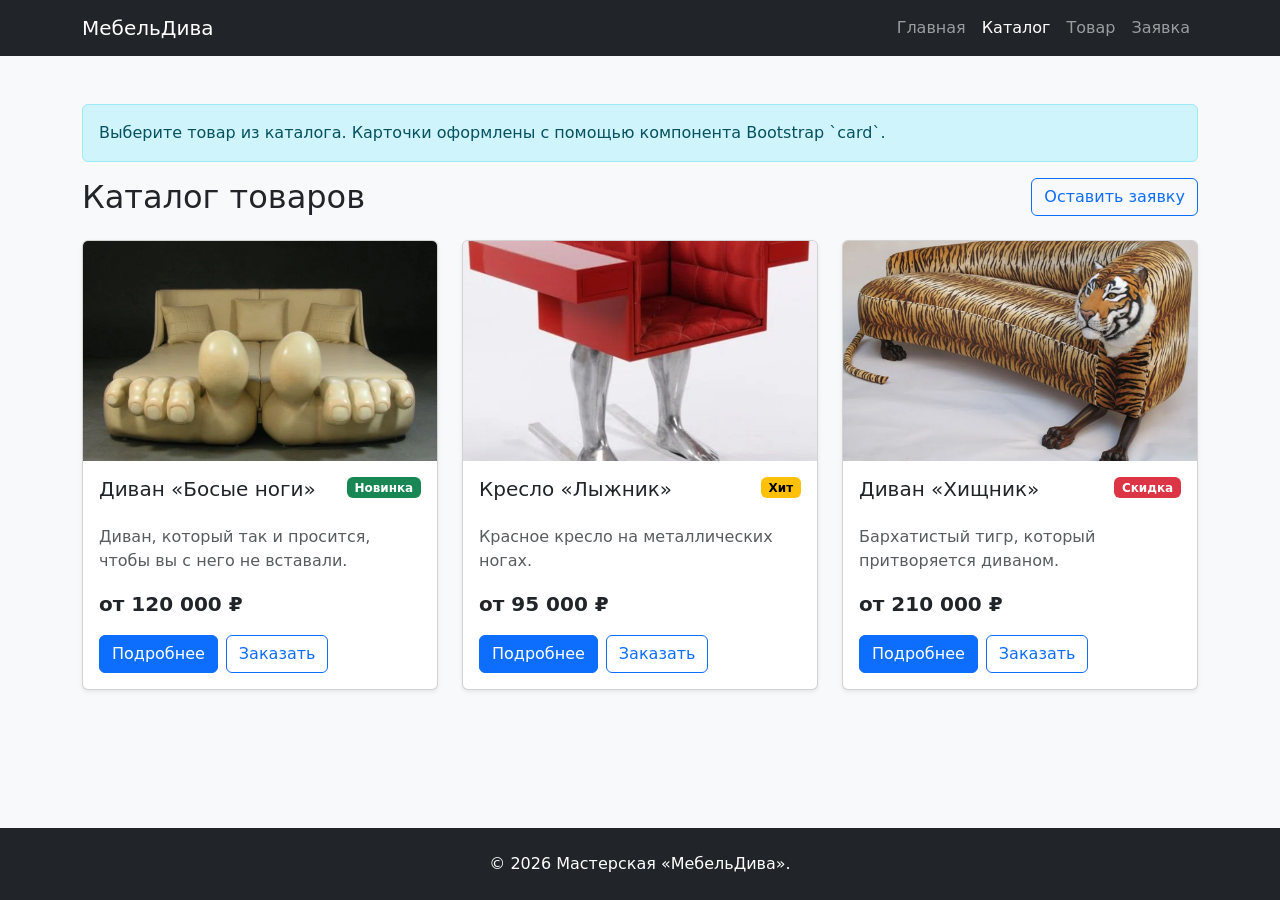
==== catalog.html @ 2edc7909 "feat: complete KR2 bootstrap project" ====
<!doctype html>
<html lang="ru">
<head>
  <meta charset="utf-8">
  <meta name="viewport" content="width=device-width, initial-scale=1">
  <title>Каталог — МебельДива</title>
  <link rel="icon" href="data:,">
  <link rel="stylesheet" href="vendor/bootstrap/css/bootstrap.min.css">
  <link rel="stylesheet" href="css/custom.css">
</head>
<body class="bg-light d-flex flex-column min-vh-100">

  <header>
    <nav class="navbar navbar-expand-md navbar-dark bg-dark" aria-label="Основная навигация">
      <div class="container">
        <a class="navbar-brand" href="index.html">МебельДива</a>
        <button class="navbar-toggler" type="button" data-bs-toggle="collapse" data-bs-target="#mainNavigation" aria-controls="mainNavigation" aria-expanded="false" aria-label="Открыть навигацию">
          <span class="navbar-toggler-icon"></span>
        </button>
        <div class="collapse navbar-collapse" id="mainNavigation">
          <ul class="navbar-nav ms-auto">
            <li class="nav-item"><a class="nav-link" href="index.html">Главная</a></li>
            <li class="nav-item"><a class="nav-link active" aria-current="page" href="catalog.html">Каталог</a></li>
            <li class="nav-item"><a class="nav-link" href="product.html">Товар</a></li>
            <li class="nav-item"><a class="nav-link" href="order.html">Заявка</a></li>
          </ul>
        </div>
      </div>
    </nav>
  </header>

  <main class="container my-5 flex-grow-1">
    <div class="alert alert-info" role="alert">
      Выберите товар из каталога. Карточки оформлены с помощью компонента Bootstrap `card`.
    </div>

    <div class="d-flex justify-content-between align-items-center mb-4">
      <h1 class="h2 mb-0">Каталог товаров</h1>
      <a class="btn btn-outline-primary" href="order.html">Оставить заявку</a>
    </div>

    <div class="row g-4">
      <!-- Товар 1 -->
      <div class="col-12 col-md-6 col-lg-4">
        <div class="card h-100 shadow-sm">
          <img src="images/item-1.jpg" class="card-img-top" alt="Диван Босые ноги">
          <div class="card-body d-flex flex-column">
            <div class="d-flex justify-content-between align-items-start mb-3">
              <h2 class="card-title h5">Диван «Босые ноги»</h2>
              <span class="badge text-bg-success">Новинка</span>
            </div>
            <p class="card-text text-muted">Диван, который так и просится, чтобы вы с него не вставали.</p>
            <p class="fw-bold fs-5 mt-auto">от 120 000 ₽</p>
            <div class="d-flex gap-2">
              <a class="btn btn-primary" href="product.html">Подробнее</a>
              <button class="btn btn-outline-primary" type="button" data-bs-toggle="modal" data-bs-target="#orderModal">Заказать</button>
            </div>
          </div>
        </div>
      </div>

      <!-- Товар 2 -->
      <div class="col-12 col-md-6 col-lg-4">
        <div class="card h-100 shadow-sm">
          <img src="images/item-2.jpg" class="card-img-top" alt="Кресло Лыжник">
          <div class="card-body d-flex flex-column">
            <div class="d-flex justify-content-between align-items-start mb-3">
              <h2 class="card-title h5">Кресло «Лыжник»</h2>
              <span class="badge text-bg-warning">Хит</span>
            </div>
            <p class="card-text text-muted">Красное кресло на металлических ногах.</p>
            <p class="fw-bold fs-5 mt-auto">от 95 000 ₽</p>
            <div class="d-flex gap-2">
              <a class="btn btn-primary" href="product.html">Подробнее</a>
              <button class="btn btn-outline-primary" type="button" data-bs-toggle="modal" data-bs-target="#orderModal">Заказать</button>
            </div>
          </div>
        </div>
      </div>

      <!-- Товар 3 -->
      <div class="col-12 col-md-6 col-lg-4">
        <div class="card h-100 shadow-sm">
          <img src="images/item-3.jpg" class="card-img-top" alt="Диван Хищник">
          <div class="card-body d-flex flex-column">
            <div class="d-flex justify-content-between align-items-start mb-3">
              <h2 class="card-title h5">Диван «Хищник»</h2>
              <span class="badge text-bg-danger">Скидка</span>
            </div>
            <p class="card-text text-muted">Бархатистый тигр, который притворяется диваном.</p>
            <p class="fw-bold fs-5 mt-auto">от 210 000 ₽</p>
            <div class="d-flex gap-2">
              <a class="btn btn-primary" href="product.html">Подробнее</a>
              <button class="btn btn-outline-primary" type="button" data-bs-toggle="modal" data-bs-target="#orderModal">Заказать</button>
            </div>
          </div>
        </div>
      </div>
    </div>
  </main>

  <!-- Модальное окно -->
  <div class="modal fade" id="orderModal" tabindex="-1" aria-labelledby="orderModalLabel" aria-hidden="true">
    <div class="modal-dialog">
      <div class="modal-content">
        <div class="modal-header">
          <h2 class="modal-title h5" id="orderModalLabel">Быстрая заявка</h2>
          <button type="button" class="btn-close" data-bs-dismiss="modal" aria-label="Закрыть"></button>
        </div>
        <div class="modal-body">
          <p class="text-muted">Оставьте контактные данные, и менеджер свяжется с вами.</p>
          <form>
            <div class="mb-3">
              <label for="modal-name" class="form-label">Ваше имя</label>
              <input id="modal-name" type="text" class="form-control" required>
            </div>
            <div class="mb-3">
              <label for="modal-phone" class="form-label">Телефон</label>
              <input id="modal-phone" type="tel" class="form-control" required>
            </div>
            <div class="form-check mb-3">
              <input id="modal-agree" class="form-check-input" type="checkbox" required>
              <label class="form-check-label" for="modal-agree">Согласен на обработку данных</label>
            </div>
          </form>
        </div>
        <div class="modal-footer">
          <button type="button" class="btn btn-secondary" data-bs-dismiss="modal">Закрыть</button>
          <button type="button" class="btn btn-primary">Отправить</button>
        </div>
      </div>
    </div>
  </div>

  <footer class="bg-dark text-white py-4 mt-auto">
    <div class="container text-center">
      <p class="mb-0">&copy; 2026 Мастерская «МебельДива».</p>
    </div>
  </footer>

  <script src="vendor/bootstrap/js/bootstrap.bundle.min.js"></script>
</body>
</html>
---- css/custom.css ----
body {
  min-height: 100vh;
  display: flex;
  flex-direction: column;
}

main {
  flex: 1;
}

.card-img-top {
  height: 220px;
  object-fit: cover;
}

.placeholder-image {
  min-height: 320px;
}
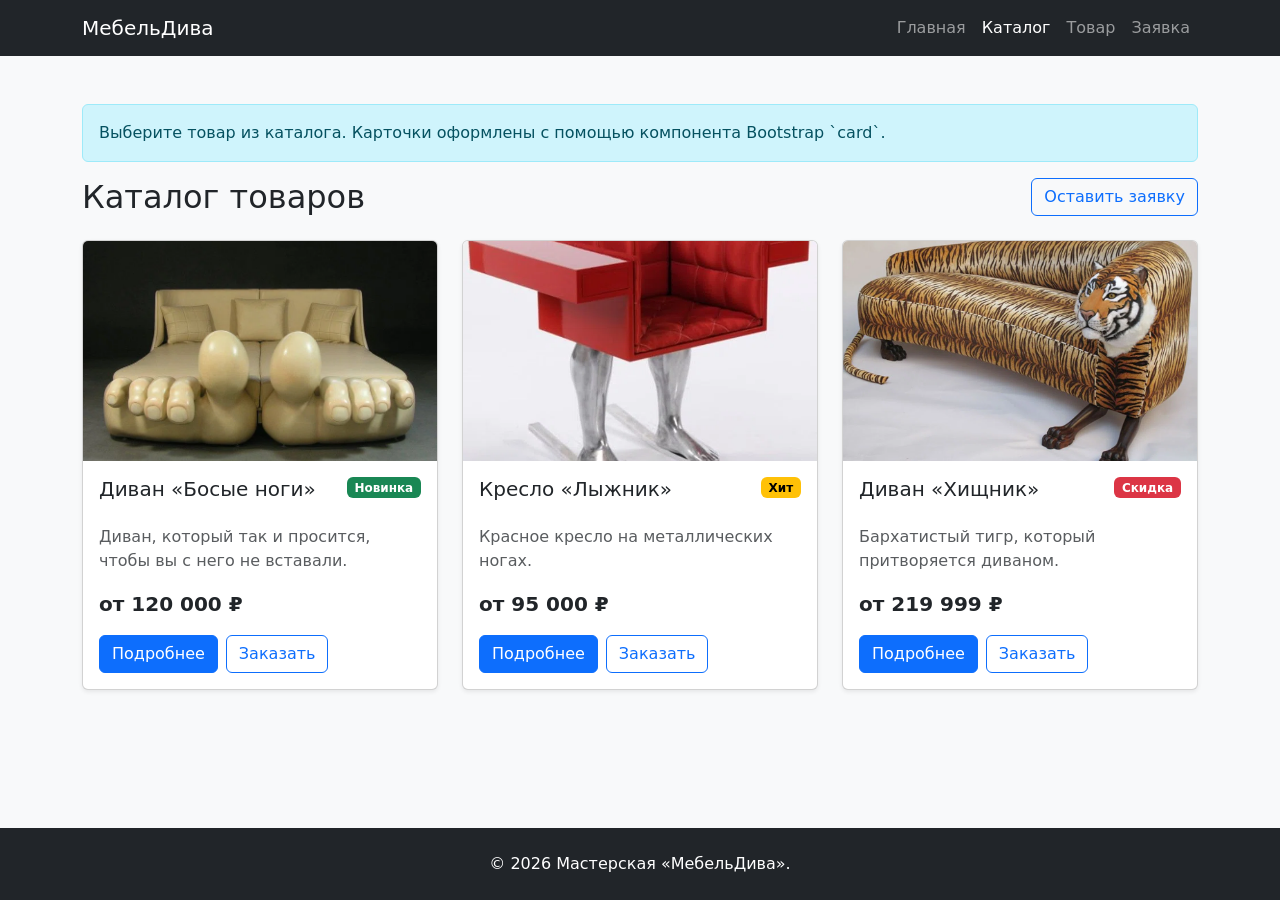
==== commit 814c300d: "fix: clean up map wrapper" ====
--- a/catalog.html
+++ b/catalog.html
@@ -88,7 +88,7 @@
               <span class="badge text-bg-danger">Скидка</span>
             </div>
             <p class="card-text text-muted">Бархатистый тигр, который притворяется диваном.</p>
-            <p class="fw-bold fs-5 mt-auto">от 210 000 ₽</p>
+            <p class="fw-bold fs-5 mt-auto">от 219 999 ₽</p>
             <div class="d-flex gap-2">
               <a class="btn btn-primary" href="product.html">Подробнее</a>
               <button class="btn btn-outline-primary" type="button" data-bs-toggle="modal" data-bs-target="#orderModal">Заказать</button>
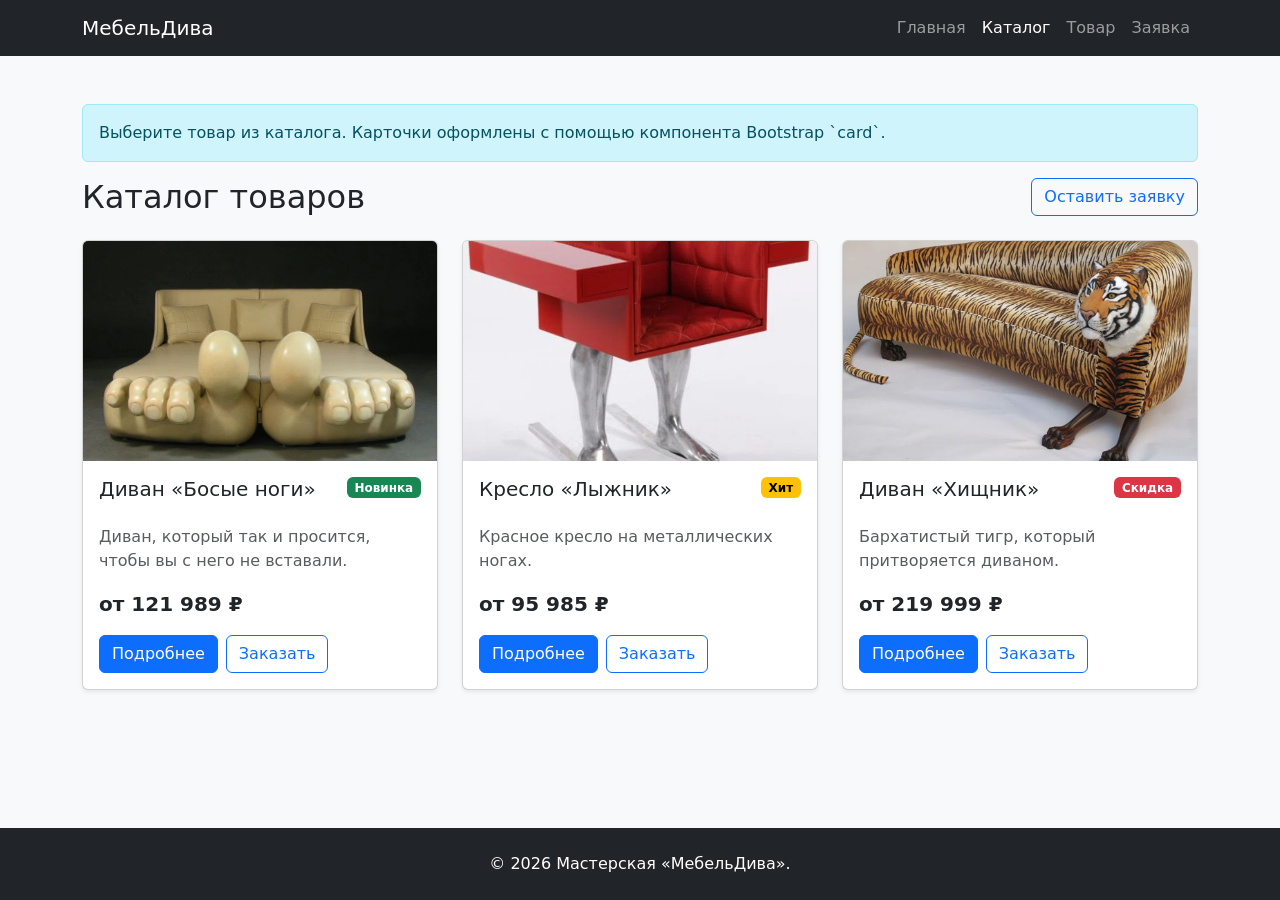
==== commit 5e20fb60: "fix: clean up map wrapper" ====
--- a/catalog.html
+++ b/catalog.html
@@ -50,7 +50,7 @@
               <span class="badge text-bg-success">Новинка</span>
             </div>
             <p class="card-text text-muted">Диван, который так и просится, чтобы вы с него не вставали.</p>
-            <p class="fw-bold fs-5 mt-auto">от 120 000 ₽</p>
+            <p class="fw-bold fs-5 mt-auto">от 121 989 ₽</p>
             <div class="d-flex gap-2">
               <a class="btn btn-primary" href="product.html">Подробнее</a>
               <button class="btn btn-outline-primary" type="button" data-bs-toggle="modal" data-bs-target="#orderModal">Заказать</button>
@@ -69,7 +69,7 @@
               <span class="badge text-bg-warning">Хит</span>
             </div>
             <p class="card-text text-muted">Красное кресло на металлических ногах.</p>
-            <p class="fw-bold fs-5 mt-auto">от 95 000 ₽</p>
+            <p class="fw-bold fs-5 mt-auto">от 95 985 ₽</p>
             <div class="d-flex gap-2">
               <a class="btn btn-primary" href="product.html">Подробнее</a>
               <button class="btn btn-outline-primary" type="button" data-bs-toggle="modal" data-bs-target="#orderModal">Заказать</button>
